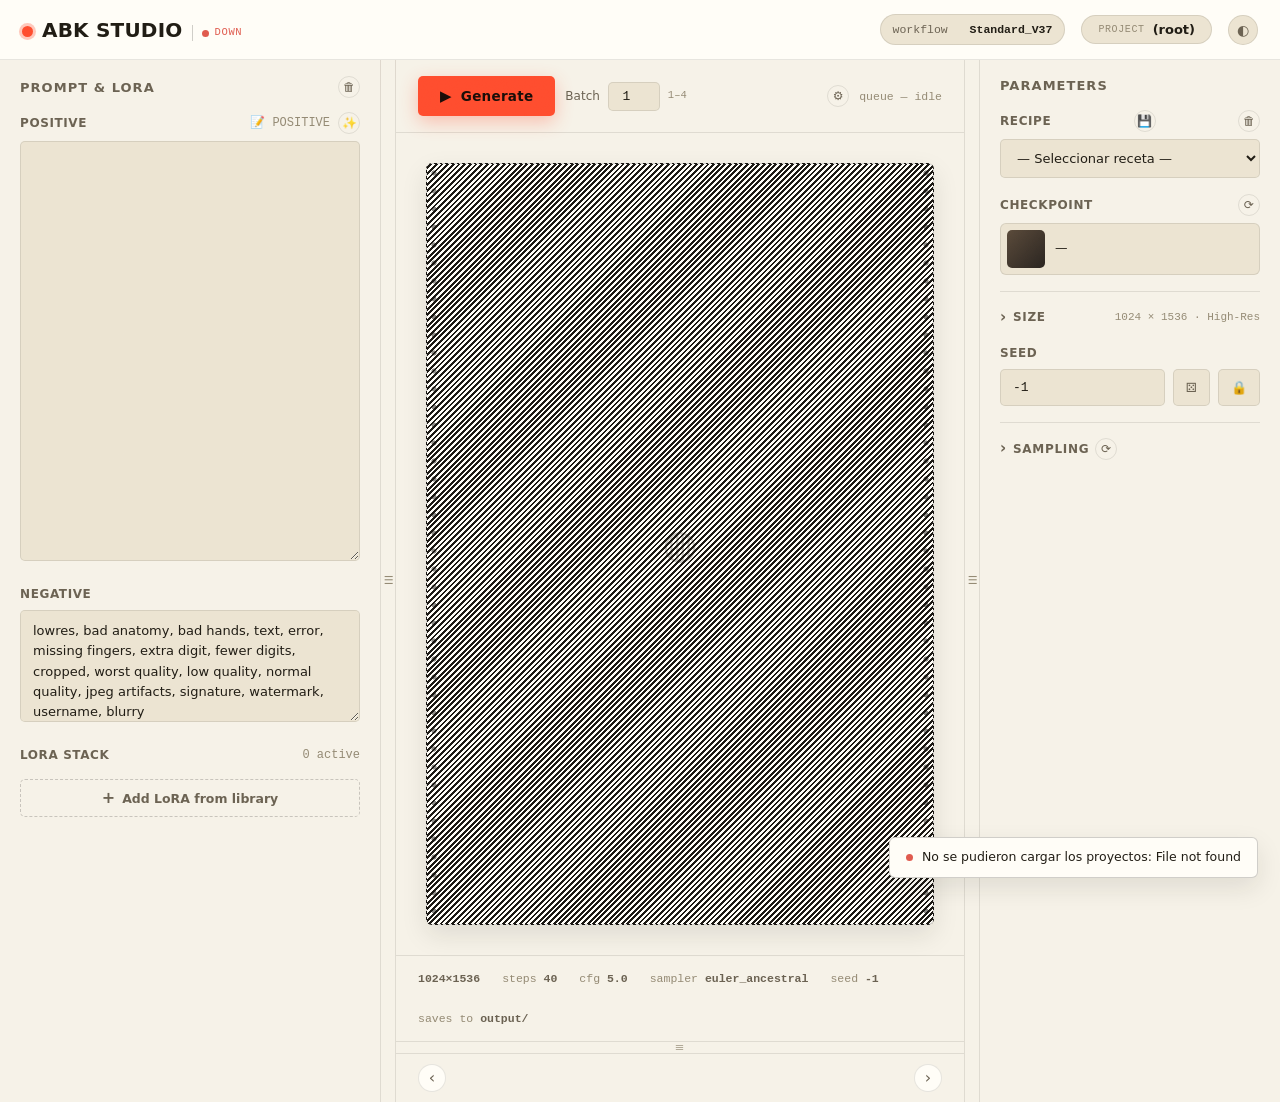
==== static/index.html @ dfa4188b "Add collapsible left/right panels and filmstrip Small handle buttons let the user collapse the promp" ====
<!doctype html>
<html lang="es">
<head>
<meta charset="utf-8">
<meta name="viewport" content="width=device-width, initial-scale=1">
<title>ABK Studio</title>
<link rel="stylesheet" href="/static/css/style.css?v=27">
</head>
<body>

<div class="grain"></div>

<div class="topbar">
  <div class="brand">
    <span class="mark"></span>
    <span class="name">ABK STUDIO</span>
    <span class="status-tag" id="serverStatus"><span class="status-dot"></span><span class="status-label">starting</span></span>
  </div>
  <div class="workflow-chip">workflow &nbsp;<b>Standard_V37</b></div>

  <button class="project-select" id="openProjectModal" title="Explorador de proyectos">
    <span class="tag">Project</span>
    <span class="project-current" id="projectCurrentName">(root)</span>
  </button>

  <div class="theme-menu-wrap" id="themeMenuWrap">
    <button class="theme-toggle" id="themeToggle" title="Theme">◐</button>
    <div class="theme-menu" id="themeMenu">
      <button class="theme-menu-item" data-theme-choice="dark">Dark</button>
      <button class="theme-menu-item" data-theme-choice="light">Light</button>
      <button class="theme-menu-item" data-theme-choice="nova">Nova</button>
    </div>
  </div>
</div>

<div class="layout" id="mainLayout">

  <!-- LEFT: prompt + lora -->
  <div class="pane" id="leftPane">
    <div class="pane-head"><h2>Prompt &amp; LoRA</h2><button class="sync-btn" id="clearAllBtn" title="Limpiar todo para una nueva generación">🗑</button></div>
    <div class="pane-body">

      <div>
        <label class="field-label">Positive <span style="display:flex; align-items:center; gap:8px;"><span class="hint">📝 POSITIVE</span><button class="sync-btn" id="enhancePromptBtn" type="button" title="Pulir prompt con IA (Ollama) — reordena y limpia sin inventar contenido">✨</button></span></label>
        <textarea id="positive"></textarea>
      </div>

      <div>
        <label class="field-label">Negative</label>
        <textarea class="negative" id="negative">lowres, bad anatomy, bad hands, text, error, missing fingers, extra digit, fewer digits, cropped, worst quality, low quality, normal quality, jpeg artifacts, signature, watermark, username, blurry</textarea>
      </div>

      <div>
        <label class="field-label">LoRA stack <span class="hint" id="loraCount">0 active</span></label>
        <div class="lora-stack" id="loraStack"></div>
        <button class="add-lora-btn" id="openLoraModal" style="margin-top:8px;">
          <span class="plus">+</span> Add LoRA from library
        </button>
      </div>

    </div>
  </div>

  <div class="pane-handle" id="leftHandle" title="Colapsar/expandir panel"><span class="handle-grip">☰</span></div>

  <!-- CENTER: stage -->
  <div class="pane stage">
    <div class="stage-toolbar">
      <button class="generate-btn" id="generateBtn"><span class="bolt">▶</span> Generate</button>
      <div class="batch-count">Batch <input type="number" id="batchSize" value="1" min="1" max="4" step="1"> <span class="hint-inline">1–4</span></div>
      <div class="spacer"></div>
      <button class="sync-btn" id="openSettingsModal" title="Configuración">⚙</button>
      <div class="queue-info" id="queueInfo">queue — idle</div>
    </div>

    <div class="canvas-area count-1" id="canvasArea">
      <div class="frames-grid" id="framesGrid"></div>
    </div>

    <div class="batch-progress" id="batchProgress">
      <div class="track"><div class="fill" id="progressFill"></div></div>
      <div class="label" id="progressLabel">esperando…</div>
      <div class="log-peek" id="logPeek"></div>
    </div>

    <div class="stage-meta">
      <span><b id="sizeMeta">1024×1536</b></span>
      <span>steps <b id="stepsMeta">40</b></span>
      <span>cfg <b id="cfgMeta">5.0</b></span>
      <span>sampler <b id="samplerMeta">euler_ancestral</b></span>
      <span>seed <b id="seedMeta">-1</b></span>
      <span>saves to <b id="pathMeta">output/</b></span>
    </div>

    <div class="filmstrip-handle" id="filmstripHandle" title="Colapsar/expandir filmstrip"><span class="handle-grip">☰</span></div>

    <div class="filmstrip" id="filmstrip">
      <button class="filmstrip-nav prev" id="filmstripPrev" title="Anterior">‹</button>
      <div class="filmstrip-track" id="filmstripTrack"></div>
      <button class="filmstrip-nav next" id="filmstripNext" title="Siguiente">›</button>
    </div>
  </div>

  <div class="pane-handle" id="rightHandle" title="Colapsar/expandir panel"><span class="handle-grip">☰</span></div>

  <!-- RIGHT: params + history -->
  <div class="pane" id="rightPane">
    <div class="pane-head"><h2>Parameters</h2></div>
    <div class="pane-body" style="gap:16px;">

      <div>
        <label class="field-label">Recipe
          <button class="sync-btn" id="saveRecipeBtn" title="Guardar configuración actual como receta">💾</button>
          <button class="sync-btn" id="deleteRecipeBtn" title="Eliminar receta seleccionada">🗑</button>
        </label>
        <select id="recipeSelect">
          <option value="">— Seleccionar receta —</option>
        </select>
      </div>

      <div>
        <label class="field-label">Checkpoint <button class="sync-btn" id="syncCheckpoints" title="Sincronizar lista desde ComfyUI">⟳</button></label>
        <div class="ckpt-picker" id="openCkptModal">
          <div class="ckpt-thumb" id="ckptCurrentThumb"></div>
          <div class="ckpt-current" id="ckptCurrentName">—</div>
        </div>
        <select id="checkpoint" style="display:none"></select>
      </div>

      <details class="advanced">
        <summary><span>Size</span><span class="summary-hint" id="sizeHint">1024 × 1536</span></summary>
        <div class="adv-body">
          <div class="tier-toggle" id="tierToggle"></div>
          <div class="size-grid" id="sizeGrid"></div>
          <div class="custom-size-row" id="customSizeRow">
            <div>
              <label class="field-label">Width</label>
              <input type="number" id="width" value="1024" step="8" min="256" max="2048">
            </div>
            <div>
              <label class="field-label">Height</label>
              <input type="number" id="height" value="1536" step="8" min="256" max="2048">
            </div>
          </div>
        </div>
      </details>

      <div>
        <label class="field-label">Seed</label>
        <div class="seed-row">
          <input type="text" id="seed" value="-1">
          <button id="randomSeed" title="Randomize">⚄</button>
          <button id="lockSeed" title="Lock seed">🔒</button>
        </div>
      </div>

      <details class="advanced">
        <summary>Sampling <button class="sync-btn" id="syncSampling" title="Sincronizar samplers/schedulers">⟳</button></summary>
        <div class="adv-body">
          <div class="row2">
            <div>
              <label class="field-label">Steps</label>
              <input type="number" id="steps" value="40" min="1" max="150">
            </div>
            <div>
              <label class="field-label">CFG</label>
              <input type="number" id="cfg" value="5.0" min="0" max="30" step="0.1">
            </div>
          </div>
          <div class="row2">
            <div>
              <label class="field-label">Sampler</label>
              <select id="sampler"></select>
            </div>
            <div>
              <label class="field-label">Scheduler</label>
              <select id="scheduler"></select>
            </div>
          </div>
        </div>
      </details>

    </div>

  </div>

</div>

<div class="toast" id="toast"><span class="dot"></span><span class="msg"></span></div>

<!-- LoRA picker modal -->
<div class="modal-backdrop" id="loraModalBackdrop">
  <div class="modal">
    <div class="modal-head">
      <h3>LoRA library</h3>
      <button class="sync-btn" id="syncLoras" title="Sincronizar desde LoRA Manager">⟳</button>
      <input type="text" id="loraSearch" placeholder="Search name or trigger word…">
      <button class="modal-close" id="closeLoraModal">×</button>
    </div>
    <div class="modal-split">
      <div class="lora-tree scrollbar-hidden" id="loraTree"></div>
      <div class="modal-body scrollbar-hidden" id="loraGrid"></div>
    </div>
  </div>
</div>

<!-- Image lightbox -->
<div class="modal-backdrop lightbox-backdrop" id="lightboxBackdrop">
  <div class="lightbox">
    <button class="modal-close" id="closeLightbox">×</button>
    <button class="lightbox-nav prev" id="lightboxPrev">‹</button>
    <img id="lightboxImg" src="" alt="">
    <button class="lightbox-nav next" id="lightboxNext">›</button>
    <div class="lightbox-meta" id="lightboxMeta"></div>
    <button class="lightbox-restore" id="lightboxRestore" title="Usar estos parámetros">↺ usar parámetros</button>
  </div>
</div>

<!-- Full history browser modal -->
<div class="modal-backdrop" id="historyModalBackdrop">
  <div class="modal">
    <div class="modal-head">
      <h3>Explorador de proyectos</h3>
      <span class="modal-active-project">
        <span id="modalActiveProjectName">(root)</span>
        <button class="tree-rename-btn" id="modalRenameProjectBtn" title="Renombrar proyecto">✎</button>
      </span>
      <button class="select-toggle-btn" id="newProjectModalBtn" title="Nuevo proyecto">+ proyecto</button>
      <button class="sync-btn" id="syncHistoryBtn" title="Sincronizar con archivos en disco">⟳</button>
      <button class="select-toggle-btn" id="historySelectToggle" title="Seleccionar varias">☑ seleccionar</button>
      <button class="modal-close" id="closeHistoryModal">×</button>
    </div>
    <div class="modal-split">
      <div class="lora-tree scrollbar-hidden" id="historyModalTree"></div>
      <div class="modal-body scrollbar-hidden" id="historyModalGrid"></div>
    </div>
    <div class="history-pager" id="historyPager">
      <button id="historyPagerPrev" title="Anterior" disabled>‹ anterior</button>
      <span id="historyPagerLabel">página 1</span>
      <button id="historyPagerNext" title="Siguiente" disabled>siguiente ›</button>
    </div>
    <div class="history-bulk-bar" id="historyBulkBar">
      <span id="historyBulkCount">0 seleccionadas</span>
      <button id="historyBulkCancel">Cancelar</button>
      <button id="historyBulkDelete">🗑 Eliminar</button>
    </div>
  </div>
</div>

<!-- Checkpoint picker modal -->
<div class="modal-backdrop" id="ckptModalBackdrop">
  <div class="modal">
    <div class="modal-head">
      <h3>Checkpoint library</h3>
      <button class="sync-btn" id="syncCkptGallery" title="Sincronizar desde LoRA Manager">⟳</button>
      <input type="text" id="ckptSearch" placeholder="Search name…">
      <button class="modal-close" id="closeCkptModal">×</button>
    </div>
    <div class="modal-split">
      <div class="lora-tree scrollbar-hidden" id="ckptTree"></div>
      <div class="modal-body scrollbar-hidden" id="ckptGrid"></div>
    </div>
  </div>
</div>

<!-- Settings modal -->
<div class="modal-backdrop" id="settingsModalBackdrop">
  <div class="modal settings-modal">
    <div class="modal-head">
      <h3>Configuración</h3>
      <button class="modal-close" id="closeSettingsModal">×</button>
    </div>
    <div class="settings-tabs">
      <button class="settings-tab active" data-panel="general">General</button>
      <button class="settings-tab" data-panel="workflow">Workflow</button>
    </div>
    <div class="settings-list" id="settingsList">
      <div class="settings-panel" data-panel="general">
        <div class="settings-group">
          <label class="settings-row" style="cursor:default;"><span>Modelo de IA (Ollama)</span></label>
          <select class="settings-model-select" id="ollamaModelSelect" data-model="ollama_model"></select>
        </div>
      </div>
      <div class="settings-panel" data-panel="workflow" style="display:none;">
      <label class="settings-row"><span>Enable CLIP Skip</span><span class="settings-switch"><input type="checkbox" data-toggle="clip_skip"><span class="knob"></span></span></label>
      <label class="settings-row"><span>Enable Use SAMLoader</span><span class="settings-switch"><input type="checkbox" data-toggle="use_samloader"><span class="knob"></span></span></label>
      <label class="settings-row"><span>Enable Color Match</span><span class="settings-switch"><input type="checkbox" data-toggle="color_match"><span class="knob"></span></span></label>
      <label class="settings-row"><span>Enable HiresFix Pre Detailer</span><span class="settings-switch"><input type="checkbox" data-toggle="hiresfix_pre"><span class="knob"></span></span></label>
      <label class="settings-row"><span>Enable HiresFix Post Detailer</span><span class="settings-switch"><input type="checkbox" data-toggle="hiresfix_post"><span class="knob"></span></span></label>
      <label class="settings-row"><span>Enable VPred Model?</span><span class="settings-switch"><input type="checkbox" data-toggle="vpred_model"><span class="knob"></span></span></label>
      <label class="settings-row"><span>Enable Epsilon Scaling</span><span class="settings-switch"><input type="checkbox" data-toggle="epsilon_scaling"><span class="knob"></span></span></label>
      <label class="settings-row"><span>Enable CFGZeroStar</span><span class="settings-switch"><input type="checkbox" data-toggle="cfg_zero_star"><span class="knob"></span></span></label>
      <label class="settings-row"><span>Enable Seperate VAE</span><span class="settings-switch"><input type="checkbox" data-toggle="seperate_vae"><span class="knob"></span></span></label>
      <label class="settings-row"><span>Enable Contrast</span><span class="settings-switch"><input type="checkbox" data-toggle="contrast"><span class="knob"></span></span></label>
      <label class="settings-row"><span>Enable Image Morphology</span><span class="settings-switch"><input type="checkbox" data-toggle="image_morphology"><span class="knob"></span></span></label>
      <label class="settings-row"><span>Enable Image Quantize</span><span class="settings-switch"><input type="checkbox" data-toggle="image_quantize"><span class="knob"></span></span></label>
      <label class="settings-row"><span>Enable Image Sharpen</span><span class="settings-switch"><input type="checkbox" data-toggle="image_sharpen"><span class="knob"></span></span></label>

      <div class="settings-section-title">Detailers</div>
      <label class="settings-row"><span>Enable Detailer</span><span class="settings-switch"><input type="checkbox" data-toggle="detailer"><span class="knob"></span></span></label>
      <div class="settings-group">
        <label class="settings-row"><span>Enable Hand ADetailer</span><span class="settings-switch"><input type="checkbox" data-toggle="hand_adetailer"><span class="knob"></span></span></label>
        <select class="settings-model-select" data-model="hand_adetailer_model"></select>
      </div>
      <div class="settings-group">
        <label class="settings-row"><span>Enable NSFW ADetailer</span><span class="settings-switch"><input type="checkbox" data-toggle="nsfw_adetailer"><span class="knob"></span></span></label>
        <select class="settings-model-select" data-model="nsfw_adetailer_model"></select>
      </div>
      <div class="settings-group">
        <label class="settings-row"><span>Enable Face ADetailer</span><span class="settings-switch"><input type="checkbox" data-toggle="face_adetailer"><span class="knob"></span></span></label>
        <select class="settings-model-select" data-model="face_adetailer_model"></select>
      </div>
      <div class="settings-group">
        <label class="settings-row"><span>Enable Eyes ADetailer</span><span class="settings-switch"><input type="checkbox" data-toggle="eyes_adetailer"><span class="knob"></span></span></label>
        <select class="settings-model-select" data-model="eyes_adetailer_model"></select>
      </div>
      </div>
    </div>
  </div>
</div>

<script src="/static/js/app.js?v=24"></script>
</body>
</html>
---- static/css/style.css ----
:root{
  --ink-950:#15130f;
  --ink-900:#1c1914;
  --ink-800:#262119;
  --ink-700:#38322a;
  --ink-600:#4d4536;
  --paper-050:#f6f2e8;
  --paper-100:#ece4d2;
  --paper-200:#dcd0b4;
  --line: rgba(246,242,232,0.10);
  --line-strong: rgba(246,242,232,0.18);
  --text: #ece6d8;
  --text-dim: #a89c85;
  --text-faint: #6f6551;
  --accent: #ff4d2e;
  --accent-dim: #c23a20;
  --accent-glow: rgba(255,77,46,0.30);
  --ok: #8fb96a;
  --warn: #dba63c;
  --danger: #e05a4e;
  --panel: var(--ink-900);
  --panel-raised: var(--ink-800);
  --field: var(--ink-800);
  --shadow: 0 12px 32px rgba(0,0,0,0.45);
  --radius-s: 3px;
  --radius-m: 5px;
  --font-display: "Archivo Narrow","Arial Narrow",system-ui,sans-serif;
  --font-body: -apple-system,BlinkMacSystemFont,"Segoe UI",system-ui,sans-serif;
  --font-mono: ui-monospace,"SFMono-Regular","Cascadia Mono","Consolas",monospace;
}

:root[data-theme="light"]{
  --panel:#fffdf7;
  --panel-raised:#fffdf7;
  --field: var(--paper-100);
  --line: rgba(21,19,15,0.10);
  --line-strong: rgba(21,19,15,0.20);
  --text: #201c14;
  --text-dim: #6b6252;
  --text-faint: #948a74;
  --shadow: 0 10px 26px rgba(30,25,15,0.10);
}

@media (prefers-color-scheme: light){
  :root:not([data-theme="dark"]):not([data-theme="nova"]){
    --panel:#fffdf7;
    --panel-raised:#fffdf7;
    --field: var(--paper-100);
    --line: rgba(21,19,15,0.10);
    --line-strong: rgba(21,19,15,0.20);
    --text: #201c14;
    --text-dim: #6b6252;
    --text-faint: #948a74;
    --shadow: 0 10px 26px rgba(30,25,15,0.10);
  }
}

:root[data-theme="nova"]{
  --accent-2: #f3d9a4;
  --accent-2-glow: rgba(243,217,164,0.25);
  --panel:#0a0b12;
  --panel-raised:#10121c;
  --field:#10121c;
  --line: rgba(255,90,60,0.14);
  --line-strong: rgba(255,90,60,0.26);
  --text: #e9e8ef;
  --text-dim: #8b8ea3;
  --text-faint: #565a72;
  --shadow: 0 14px 36px rgba(0,0,0,0.6);
}
:root[data-theme="nova"] body{
  background:
    radial-gradient(ellipse 900px 500px at 15% -10%, var(--accent-glow) 0%, transparent 55%),
    #05060a;
}
:root[data-theme="nova"] .pane{ background:#05060a; }
:root[data-theme="nova"] .brand .mark{ box-shadow:0 0 0 3px var(--accent-2-glow); }

*{box-sizing:border-box;}
body{
  margin:0;
  background:
    radial-gradient(ellipse 900px 500px at 15% -10%, var(--accent-glow) 0%, transparent 55%),
    var(--ink-950);
  color:var(--text);
  font-family:var(--font-body);
  font-size:14px;
  line-height:1.5;
  -webkit-font-smoothing:antialiased;
}
:root[data-theme="light"] body{ background: radial-gradient(ellipse 900px 500px at 15% -10%, rgba(255,77,46,0.10) 0%, transparent 55%), var(--paper-050); }

::selection{ background:var(--accent); color:#fff; }

.grain{
  position:fixed; inset:0; pointer-events:none; z-index:999; opacity:0.035; mix-blend-mode:overlay;
  background-image:url("data:image/svg+xml;utf8,<svg xmlns='http://www.w3.org/2000/svg' width='120' height='120'><filter id='n'><feTurbulence type='fractalNoise' baseFrequency='0.9' numOctaves='2' stitchTiles='stitch'/></filter><rect width='100%25' height='100%25' filter='url(%23n)'/></svg>");
}

a{ color:inherit; }
button{ font-family:inherit; }

.topbar{
  display:flex; align-items:center; gap:16px;
  padding:14px 22px;
  border-bottom:1px solid var(--line);
  background:var(--panel);
}
.brand{ display:flex; align-items:baseline; gap:9px; }
.brand .mark{
  width:11px; height:11px; border-radius:50%;
  background:var(--accent);
  box-shadow:0 0 0 3px var(--accent-glow);
}
.brand .name{
  font-family:var(--font-display);
  font-weight:800;
  font-size:20px;
  letter-spacing:0.01em;
}
.brand .sub{
  font-family:var(--font-mono);
  font-size:11px;
  color:var(--text-faint);
  letter-spacing:0.04em;
  text-transform:uppercase;
  padding-left:9px;
  border-left:1px solid var(--line-strong);
}
.status-tag{
  display:flex; align-items:center; gap:6px;
  font-family:var(--font-mono); font-size:10.5px;
  text-transform:uppercase; letter-spacing:0.06em;
  color:var(--text-faint);
  padding-left:9px;
  border-left:1px solid var(--line-strong);
}
.status-dot{
  width:7px; height:7px; border-radius:50%;
  background:var(--text-faint);
  flex-shrink:0;
}
.status-tag[data-state="starting"] .status-dot{ background:var(--warn); animation:status-pulse 1s ease-in-out infinite; }
.status-tag[data-state="starting"] .status-label{ color:var(--warn); }
.status-tag[data-state="up"] .status-dot{ background:var(--ok); }
.status-tag[data-state="up"] .status-label{ color:var(--ok); }
.status-tag[data-state="working"] .status-dot{ background:var(--accent); animation:status-pulse 1s ease-in-out infinite; }
.status-tag[data-state="working"] .status-label{ color:var(--accent); }
.status-tag[data-state="down"] .status-dot{ background:var(--danger); }
.status-tag[data-state="down"] .status-label{ color:var(--danger); }
@keyframes status-pulse{
  0%, 100%{ opacity:1; }
  50%{ opacity:0.35; }
}

.topbar .workflow-chip{
  margin-left:auto;
  display:flex; align-items:center; gap:8px;
  font-family:var(--font-mono);
  font-size:11.5px;
  color:var(--text-dim);
  background:var(--field);
  border:1px solid var(--line);
  padding:6px 12px;
  border-radius:20px;
}
.topbar .workflow-chip b{ color:var(--text); font-weight:600; }

.project-select{
  display:flex; align-items:center; gap:8px;
  background:var(--field);
  border:1px solid var(--line);
  border-radius:20px;
  padding:6px 16px;
  cursor:pointer;
  font-family:inherit;
  transition:border-color .15s ease;
}
.project-select:hover{ border-color:var(--accent); }
.project-select .tag{
  font-family:var(--font-mono); font-size:10px; text-transform:uppercase; letter-spacing:0.06em;
  color:var(--text-faint);
}
.project-select .project-current{
  font-family:var(--font-display); font-weight:700; font-size:13px;
  color:var(--text); max-width:160px; overflow:hidden; text-overflow:ellipsis; white-space:nowrap;
}
.theme-menu-wrap{ position:relative; }
.theme-toggle{
  background:var(--field); border:1px solid var(--line); color:var(--text-dim);
  width:30px; height:30px; border-radius:50%; cursor:pointer; font-size:14px;
  display:flex; align-items:center; justify-content:center;
}
.theme-toggle:hover{ color:var(--text); border-color:var(--line-strong); }
.theme-menu{
  position:absolute; top:calc(100% + 8px); right:0; z-index:200;
  display:none; flex-direction:column; gap:1px;
  background:var(--panel-raised); border:1px solid var(--line-strong); border-radius:var(--radius-m);
  box-shadow:var(--shadow); padding:5px; min-width:110px;
}
.theme-menu.open{ display:flex; }
.theme-menu-item{
  background:transparent; border:none; border-radius:var(--radius-s);
  color:var(--text-dim); font-family:var(--font-body); font-size:12.5px;
  padding:8px 10px; cursor:pointer; text-align:left; width:100%;
}
.theme-menu-item:hover{ background:var(--field); color:var(--text); }
.theme-menu-item.active{ color:var(--accent); font-weight:600; }

.layout{
  display:grid;
  grid-template-columns: 380px 14px 1fr 14px 300px;
  transition: grid-template-columns .18s ease;
  gap:1px;
  background:var(--line);
  min-height:calc(100vh - 61px);
}
.layout.left-collapsed{ grid-template-columns: 0px 14px 1fr 14px 300px; }
.layout.right-collapsed{ grid-template-columns: 380px 14px 1fr 14px 0px; }
.layout.left-collapsed.right-collapsed{ grid-template-columns: 0px 14px 1fr 14px 0px; }
.pane{ background:var(--ink-950); overflow-y:auto; }
:root[data-theme="light"] .pane{ background:var(--paper-050); }
.pane.collapsed{ display:none; }

#leftPane{ grid-column:1; }
#leftHandle{ grid-column:2; }
.pane.stage{ grid-column:3; }
#rightHandle{ grid-column:4; }
#rightPane{ grid-column:5; }

.pane-handle{
  background:var(--ink-950); display:flex; align-items:center; justify-content:center;
  cursor:pointer; color:var(--text-faint);
}
:root[data-theme="light"] .pane-handle{ background:var(--paper-050); }
.pane-handle:hover{ color:var(--accent); }
.pane-handle .handle-grip{ writing-mode:vertical-lr; font-size:11px; letter-spacing:1px; }

.pane-head{ padding:16px 20px 10px; display:flex; align-items:center; justify-content:space-between; }
.pane-head h2{
  font-family:var(--font-display); font-size:13px; font-weight:700;
  letter-spacing:0.08em; text-transform:uppercase; color:var(--text-dim); margin:0;
}
.pane-body{ padding:4px 20px 24px; display:flex; flex-direction:column; gap:18px; }

label.field-label{
  display:flex; align-items:center; justify-content:space-between;
  font-size:12px; font-weight:600; color:var(--text-dim);
  margin-bottom:7px; text-transform:uppercase; letter-spacing:0.05em;
}
label.field-label .hint{ font-family:var(--font-mono); font-weight:400; color:var(--text-faint); text-transform:none; letter-spacing:0; }

textarea, input[type="text"], input[type="number"], select{
  width:100%;
  background:var(--field);
  border:1px solid var(--line);
  color:var(--text);
  border-radius:var(--radius-m);
  padding:10px 12px;
  font-family:var(--font-body);
  font-size:13px;
  resize:vertical;
  transition:border-color .15s ease;
}
textarea:focus, input:focus, select:focus{ outline:none; border-color:var(--accent); }
textarea{ min-height:84px; line-height:1.55; }
textarea#positive{ min-height:420px; }
textarea.negative{ min-height:112px; }

.lora-stack{ display:flex; flex-direction:column; gap:8px; }
.lora-card{
  background:var(--panel-raised);
  border:1px solid var(--line);
  border-radius:var(--radius-m);
  padding:8px 10px;
}
.lora-card.incompatible{ border-color:var(--warn); background:color-mix(in srgb, var(--warn) 8%, var(--panel-raised)); }
.compat-badge{
  display:inline-flex; align-items:center; gap:3px; flex-shrink:0;
  font-family:var(--font-mono); font-size:10px; font-weight:600;
  color:var(--warn); white-space:nowrap;
}
.lora-pick.incompatible{ opacity:0.7; }
.lora-pick.incompatible:hover{ opacity:0.95; }
.lora-pick.incompatible .art{ position:relative; filter:grayscale(0.5); }
.lora-pick.incompatible .art::after{
  content:""; position:absolute; inset:0; pointer-events:none;
  background:repeating-linear-gradient(
    135deg,
    rgba(219,166,60,0.32) 0px, rgba(219,166,60,0.32) 7px,
    transparent 7px, transparent 16px
  );
  background-color:rgba(10,8,5,0.25);
}
.lora-card-row{ display:flex; align-items:flex-start; gap:10px; }
.lora-thumb{
  width:34px; height:34px; border-radius:4px; flex-shrink:0;
  background:linear-gradient(135deg, var(--tc1,#5a4a3a), var(--tc2,#2a2420));
  background-size:cover; background-position:center;
  object-fit:cover;
}
.lora-meta{ flex:1; min-width:0; display:flex; flex-direction:column; gap:6px; }
.lora-meta .name{ display:flex; align-items:center; gap:6px; min-width:0; font-size:12.5px; font-weight:600; }
.lora-meta .name .name-text{ min-width:0; overflow:hidden; text-overflow:ellipsis; white-space:nowrap; }
.lora-strength{ display:flex; align-items:center; gap:8px; }
.lora-strength input[type="range"]{
  flex:1; accent-color:var(--accent);
  height:20px; cursor:pointer;
}
.lora-strength input[type="range"]::-webkit-slider-thumb{
  -webkit-appearance:none; appearance:none;
  width:16px; height:16px; border-radius:50%;
  background:var(--accent); border:2px solid var(--panel-raised);
  box-shadow:0 0 0 1px var(--line-strong);
  cursor:pointer; margin-top:-6px;
}
.lora-strength input[type="range"]::-webkit-slider-runnable-track{ height:4px; border-radius:2px; }
.lora-strength input[type="range"]::-moz-range-thumb{
  width:16px; height:16px; border-radius:50%;
  background:var(--accent); border:2px solid var(--panel-raised);
  box-shadow:0 0 0 1px var(--line-strong);
  cursor:pointer;
}
.lora-strength input[type="range"]::-moz-range-track{ height:4px; border-radius:2px; }
.lora-strength .val{ font-family:var(--font-mono); font-size:11px; width:32px; text-align:right; color:var(--text-dim); }
.lora-actions{ display:flex; flex-direction:column; gap:4px; flex-shrink:0; }
.icon-btn{
  background:none; border:none; color:var(--text-faint); cursor:pointer;
  width:22px; height:22px; display:flex; align-items:center; justify-content:center;
  border-radius:4px; font-size:14px;
}
.icon-btn:hover{ color:var(--accent); background:var(--accent-glow); }
.lora-expand-btn{ transition:transform .15s ease; }
.lora-expand-btn.open{ transform:rotate(180deg); color:var(--accent); }
.lora-keywords{
  display:flex; flex-wrap:wrap; gap:6px;
  margin-top:8px; padding-top:8px; border-top:1px solid var(--line);
}
.keyword-chip{
  display:flex; align-items:center; gap:5px;
  background:var(--field); border:1px solid var(--line); border-radius:12px;
  padding:4px 9px; font-family:var(--font-mono); font-size:10.5px; color:var(--text-dim);
  cursor:pointer;
}
.keyword-chip:hover{ color:var(--text); border-color:var(--accent); }
.keyword-chip .plus{ color:var(--accent); font-weight:700; }

.add-lora-btn{
  display:flex; align-items:center; justify-content:center; gap:7px;
  width:100%; padding:10px;
  border:1px dashed var(--line-strong);
  border-radius:var(--radius-m);
  background:transparent;
  color:var(--text-dim);
  font-size:12.5px; font-weight:600;
  cursor:pointer;
  transition:all .15s ease;
}
.add-lora-btn:hover{ border-color:var(--accent); color:var(--accent); background:var(--accent-glow); }
.add-lora-btn .plus{ font-size:16px; line-height:1; }

.row2{ display:grid; grid-template-columns:1fr 1fr; gap:10px; }

.seed-row{ display:flex; gap:8px; }
.seed-row input{ font-family:var(--font-mono); }
.seed-row button{
  background:var(--field); border:1px solid var(--line); color:var(--text-dim);
  border-radius:var(--radius-m); padding:0 12px; cursor:pointer; font-size:13px;
}
.seed-row button:hover{ color:var(--accent); border-color:var(--accent); }
.seed-row button.locked{ color:var(--accent); border-color:var(--accent); }

details.advanced{ border-top:1px solid var(--line); padding-top:14px; }
details.advanced summary{
  cursor:pointer; list-style:none;
  font-size:12px; font-weight:700; letter-spacing:0.06em; text-transform:uppercase;
  color:var(--text-dim); display:flex; align-items:center; gap:6px;
}
details.advanced summary::-webkit-details-marker{ display:none; }
details.advanced summary::before{ content:"›"; font-size:15px; transition:transform .15s ease; }
details.advanced[open] summary::before{ transform:rotate(90deg); }
details.advanced .adv-body{ padding-top:14px; display:flex; flex-direction:column; gap:14px; }

.stage{ display:flex; flex-direction:column; height:100%; }
.stage-toolbar{ display:flex; align-items:center; gap:10px; padding:16px 22px; border-bottom:1px solid var(--line); }
.generate-btn{
  display:flex; align-items:center; gap:9px;
  background:var(--accent); color:#1a0d08; border:none;
  font-weight:800; font-size:13.5px; letter-spacing:0.02em;
  padding:11px 22px; border-radius:5px; cursor:pointer;
  box-shadow:0 6px 18px var(--accent-glow);
  transition:transform .1s ease, box-shadow .15s ease, opacity .15s ease;
}
.generate-btn:hover{ transform:translateY(-1px); box-shadow:0 8px 22px var(--accent-glow); }
.generate-btn:active{ transform:translateY(0); }
.generate-btn:disabled{ opacity:0.55; cursor:not-allowed; transform:none; }
.generate-btn .bolt{ font-size:15px; }
.queue-info{ font-family:var(--font-mono); font-size:11.5px; color:var(--text-faint); }
.stage-toolbar .spacer{ flex:1; }
.batch-count{ display:flex; align-items:center; gap:8px; font-size:12px; color:var(--text-dim); }
.batch-count input{ width:52px; padding:6px 8px; text-align:center; font-family:var(--font-mono); }

.canvas-area{ flex:1; display:flex; align-items:center; justify-content:center; padding:30px; position:relative; }
.frame{
  position:relative;
  width:var(--frame-w, min(560px, 100%));
  aspect-ratio: 2 / 3;
  border-radius:6px;
  border:1px solid var(--line-strong);
  background:
    repeating-linear-gradient(135deg, var(--panel-raised) 0px, var(--panel-raised) 2px, var(--ink-900) 2px, var(--ink-900) 4px);
  display:flex; align-items:center; justify-content:center;
  box-shadow:var(--shadow);
  overflow:hidden;
}
.frame img{ width:100%; height:100%; object-fit:cover; }
.frame .placeholder-icon{ font-size:40px; opacity:0.25; }
.frame .sprockets{
  position:absolute; top:0; bottom:0; width:14px;
  background-image: radial-gradient(circle, var(--ink-950) 2.5px, transparent 2.6px);
  background-size: 14px 18px; background-repeat: repeat-y; opacity:0.5;
}
.frame .sprockets.left{ left:0; }
.frame .sprockets.right{ right:0; }
.frame.generating .placeholder-icon{ display:none; }
.frame.generating{ opacity:0.55; }
.frame.error{ border-color:var(--danger); }
.frame .error-icon{ font-size:28px; color:var(--danger); }

.frames-grid{ display:flex; flex-wrap:wrap; gap:14px; align-items:center; justify-content:center; width:100%; }
.canvas-area.count-1{ --frame-w: min(560px,100%); }
.canvas-area.count-2{ --frame-w: min(320px,100%); }
.canvas-area.count-3{ --frame-w: min(228px,100%); }
.canvas-area.count-4{ --frame-w: min(250px,100%); }

.batch-progress{ padding:0 22px 16px; display:none; }
.batch-progress.active{ display:block; }
.batch-progress .track{ height:3px; background:var(--line-strong); border-radius:2px; overflow:hidden; }
.batch-progress .fill{ height:100%; width:0%; background:var(--accent); transition:width .3s ease; }
.batch-progress .fill.indeterminate{ width:35%; animation:indeterminate 1.1s ease-in-out infinite; }
@keyframes indeterminate{
  0%{ margin-left:-35%; }
  100%{ margin-left:100%; }
}
.batch-progress .label{ font-family:var(--font-mono); font-size:10.5px; color:var(--text-faint); margin-top:8px; letter-spacing:0.03em; }
.log-peek{
  font-family:var(--font-mono); font-size:10px; color:var(--text-faint);
  margin-top:4px; white-space:nowrap; overflow:hidden; text-overflow:ellipsis;
  opacity:0.75;
}
.log-peek:empty{ display:none; }

.hint-inline{ font-family:var(--font-mono); font-size:10.5px; color:var(--text-faint); }

.size-grid{ display:grid; grid-template-columns:repeat(3, 1fr); gap:8px; }
.size-opt{
  display:flex; flex-direction:column; align-items:center; gap:6px;
  padding:9px 6px 8px;
  background:var(--panel-raised);
  border:1px solid var(--line);
  border-radius:var(--radius-m);
  cursor:pointer;
  transition:border-color .15s ease, transform .1s ease;
}
.size-opt:hover{ border-color:var(--line-strong); transform:translateY(-1px); }
.size-opt.selected{ border-color:var(--accent); background:var(--accent-glow); }
.size-opt .swatch{ border:1px solid var(--text-faint); background:transparent; }
.size-opt.selected .swatch{ border-color:var(--accent); }
.size-opt .ratio-label{ font-size:10.5px; font-weight:700; color:var(--text-dim); }
.size-opt.selected .ratio-label{ color:var(--accent); }
.size-opt .dims{ font-family:var(--font-mono); font-size:9.5px; color:var(--text-faint); }
.size-opt.custom-opt .swatch{ display:flex; align-items:center; justify-content:center; font-size:14px; color:var(--text-faint); border-style:dashed; }
.size-opt.custom-opt.selected .swatch{ color:var(--accent); }

.custom-size-row{ display:none; gap:10px; margin-top:2px; }
.custom-size-row.open{ display:grid; grid-template-columns:1fr 1fr; }

.summary-hint{
  margin-left:auto;
  font-family:var(--font-mono); font-size:11px; font-weight:400;
  color:var(--text-faint); text-transform:none; letter-spacing:0;
}

.tier-toggle{ display:flex; gap:6px; margin-bottom:12px; }
.tier-btn{
  flex:1; text-align:center; padding:7px 4px;
  border:1px solid var(--line); border-radius:var(--radius-m);
  background:var(--field); color:var(--text-dim);
  font-size:11px; font-weight:700; letter-spacing:0.04em; text-transform:uppercase;
  cursor:pointer;
}
.tier-btn.active{ border-color:var(--accent); color:var(--accent); background:var(--accent-glow); }

.sync-btn{
  background:none; border:1px solid var(--line); color:var(--text-dim);
  width:22px; height:22px; border-radius:50%; cursor:pointer; font-size:12px;
  display:flex; align-items:center; justify-content:center; flex-shrink:0;
  transition:color .15s ease, border-color .15s ease;
}
.sync-btn:hover{ color:var(--accent); border-color:var(--accent); }
.sync-btn.spinning{ animation:spin .7s linear infinite; color:var(--accent); border-color:var(--accent); }
@keyframes spin{ to{ transform:rotate(360deg); } }

.toast{
  position:fixed; bottom:22px; right:22px;
  background:var(--panel-raised); border:1px solid var(--line-strong);
  color:var(--text); padding:10px 16px; border-radius:6px;
  font-size:12.5px; box-shadow:var(--shadow);
  display:flex; align-items:center; gap:9px;
  transform:translateY(12px); opacity:0; pointer-events:none;
  transition:transform .25s ease, opacity .25s ease;
  z-index:300;
}
.toast.show{ transform:translateY(0); opacity:1; }
.toast .dot{ width:7px; height:7px; border-radius:50%; background:var(--ok); flex-shrink:0; }
.toast.error .dot{ background:var(--danger); }

.stage-meta{
  padding:14px 22px; border-top:1px solid var(--line);
  display:flex; gap:22px; flex-wrap:wrap;
  font-family:var(--font-mono); font-size:11.5px; color:var(--text-faint);
}
.stage-meta span b{ color:var(--text-dim); font-weight:600; }

.filmstrip.collapsed{ display:none; }

.filmstrip-handle{
  display:flex; align-items:center; justify-content:center;
  height:12px; border-top:1px solid var(--line);
  cursor:pointer; color:var(--text-faint);
}
.filmstrip-handle:hover{ color:var(--accent); }
.filmstrip-handle .handle-grip{ font-size:10px; letter-spacing:1px; transform:scaleY(0.7); display:inline-block; }

.filmstrip{
  display:flex; align-items:center; gap:8px;
  padding:10px 22px; border-top:1px solid var(--line);
}
.filmstrip-track{
  flex:1; display:flex; gap:8px; overflow-x:auto; padding:2px 2px 10px;
  scrollbar-width:thin; scrollbar-color:var(--line-strong) transparent;
  cursor:grab; user-select:none;
}
.filmstrip-track::-webkit-scrollbar{ height:6px; }
.filmstrip-track::-webkit-scrollbar-track{ background:transparent; }
.filmstrip-track::-webkit-scrollbar-thumb{ background:var(--line-strong); border-radius:3px; }
.filmstrip-track.dragging{ cursor:grabbing; }
.filmstrip-nav{
  flex-shrink:0;
  background:var(--panel-raised); border:1px solid var(--line); color:var(--text-dim);
  width:28px; height:28px; border-radius:50%; cursor:pointer; font-size:16px; line-height:1;
  display:flex; align-items:center; justify-content:center;
}
.filmstrip-nav:hover{ color:var(--accent); border-color:var(--accent); }
.filmstrip-item{
  position:relative; flex-shrink:0;
  width:64px; height:64px; border-radius:4px;
  border:1px solid var(--line);
  background:linear-gradient(150deg, var(--hc1,#4a3c2f), var(--hc2,#211c17));
  background-size:cover; background-position:center;
  cursor:pointer;
  overflow:hidden;
  transition:border-color .15s ease;
}
.filmstrip-item:hover{ border-color:var(--accent); }
.filmstrip-item.active{ border-color:var(--accent); box-shadow:0 0 0 1px var(--accent); }
.filmstrip-item.pending{ opacity:0.6; }
.filmstrip-item .img-count{
  position:absolute; top:2px; left:3px;
  font-family:var(--font-mono); font-size:9px; color:rgba(255,255,255,0.85);
  text-shadow:0 1px 2px rgba(0,0,0,0.6);
}
.filmstrip-item .pending-icon{
  position:absolute; top:50%; left:50%;
  width:16px; height:16px; margin:-8px 0 0 -8px;
  font-size:16px; line-height:16px; text-align:center;
  color:var(--accent);
  animation:spin 1s linear infinite;
  text-shadow:0 1px 4px rgba(0,0,0,0.6);
}
.filmstrip-item .delete-btn{
  position:absolute; top:2px; right:3px;
  background:none; border:none; color:rgba(255,255,255,0.85);
  cursor:pointer; font-size:10px; padding:0; line-height:1; opacity:0;
  transition:opacity .1s ease;
}
.filmstrip-item:hover .delete-btn{ opacity:1; }
.filmstrip-item .delete-btn:hover{ color:var(--danger); }

.history-item{
  position:relative;
  border-radius:4px;
  border:1px solid var(--line);
  background:linear-gradient(150deg, var(--hc1,#4a3c2f), var(--hc2,#211c17));
  background-size:cover; background-position:center;
  cursor:pointer;
  overflow:hidden;
  transition:border-color .15s ease, transform .1s ease;
}
.history-item::before{
  content:'';
  display:block;
  padding-top:150%; /* forces the 2:3 box height from width, regardless of grid row sizing */
}
.history-item:hover{ border-color:var(--accent); transform:translateY(-2px); }
.history-item .frame-no{
  position:absolute; top:5px; left:6px;
  font-family:var(--font-mono); font-size:9px; color:rgba(255,255,255,0.75);
  letter-spacing:0.04em; text-shadow:0 1px 2px rgba(0,0,0,0.6);
}
.history-item .badge{
  position:absolute; bottom:0; left:0; right:0;
  background:rgba(10,8,6,0.72);
  padding:5px 6px;
  font-family:var(--font-mono); font-size:9.5px; color:var(--paper-050);
  display:flex; align-items:center; justify-content:flex-start; gap:8px;
}
.history-item .badge .delete-btn{
  margin-left:auto; background:none; border:none; color:var(--paper-050);
  cursor:pointer; font-size:11px; padding:0; line-height:1; opacity:0.75;
}
.history-item .badge .delete-btn:hover{ opacity:1; color:var(--danger); }
.history-item.active{ border-color:var(--accent); box-shadow:0 0 0 1px var(--accent); }
.history-item.pending{ opacity:0.6; }
.history-item .pending-icon{
  position:absolute; top:50%; left:50%;
  width:24px; height:24px; margin:-12px 0 0 -12px;
  font-size:24px; line-height:24px; text-align:center;
  color:var(--accent);
  animation:spin 1s linear infinite;
  text-shadow:0 1px 4px rgba(0,0,0,0.6);
}

.history-pager{
  display:flex; align-items:center; justify-content:center; gap:14px;
  padding:12px 22px; border-top:1px solid var(--line);
  font-family:var(--font-mono); font-size:11.5px; color:var(--text-dim);
}
.history-pager button{
  background:var(--field); border:1px solid var(--line); border-radius:var(--radius-m);
  color:var(--text-dim); padding:7px 12px; cursor:pointer;
  font-size:11.5px; font-weight:600;
}
.history-pager button:hover:not(:disabled){ color:var(--accent); border-color:var(--accent); }
.history-pager button:disabled{ opacity:0.4; cursor:default; }

#historyModalGrid{ grid-template-columns:repeat(auto-fill, 150px); justify-content:start; }
.history-item .img-count{
  position:absolute; top:5px; right:30px;
  background:rgba(10,8,6,0.72); border-radius:8px;
  padding:2px 6px;
  font-family:var(--font-mono); font-size:9px; color:var(--paper-050);
  letter-spacing:0.02em;
}
.history-item .expand-btn{
  position:absolute; top:5px; right:6px;
  width:20px; height:20px; border-radius:50%;
  background:rgba(10,8,6,0.72); border:none; color:var(--paper-050);
  display:flex; align-items:center; justify-content:center;
  font-size:11px; cursor:pointer;
  opacity:0; transition:opacity .15s ease;
}
.history-item:hover .expand-btn{ opacity:1; }

.modal-body.select-mode .history-item .expand-btn,
.modal-body.select-mode .history-item .img-count,
.modal-body.select-mode .history-item .badge .delete-btn{ display:none; }

.history-item .select-check{
  display:none;
  position:absolute; top:5px; right:6px;
  width:20px; height:20px; border-radius:50%;
  border:2px solid rgba(255,255,255,0.8);
  background:rgba(10,8,6,0.4);
}
.modal-body.select-mode .history-item .select-check{ display:block; }
.history-item.selected{ border-color:var(--accent); box-shadow:0 0 0 2px var(--accent) inset; }
.history-item.selected .select-check{ background:var(--accent); border-color:var(--accent); }
.history-item.selected .select-check::after{
  content:'✓'; position:absolute; inset:0;
  display:flex; align-items:center; justify-content:center;
  font-size:12px; font-weight:900; color:#1a1206;
}

.select-toggle-btn{
  margin-left:auto;
  background:none; border:1px solid var(--line); border-radius:var(--radius-m);
  color:var(--text-dim); padding:6px 10px; cursor:pointer;
  font-size:11px; font-weight:600; letter-spacing:0.02em;
}
.select-toggle-btn:hover{ color:var(--accent); border-color:var(--accent); }
.select-toggle-btn.active{ color:var(--accent); border-color:var(--accent); background:var(--accent-glow); }

.history-bulk-bar{
  display:none; align-items:center; gap:12px;
  padding:12px 22px; border-top:1px solid var(--line);
  background:var(--panel-raised);
}
.history-bulk-bar.open{ display:flex; }
.history-bulk-bar span{ font-size:12px; color:var(--text-dim); margin-right:auto; }
.history-bulk-bar button{
  padding:8px 14px; border-radius:var(--radius-m); font-size:12px; font-weight:600; cursor:pointer;
}
#historyBulkCancel{ background:none; border:1px solid var(--line); color:var(--text-dim); }
#historyBulkCancel:hover{ border-color:var(--text); color:var(--text); }
#historyBulkDelete{ background:var(--danger); border:1px solid var(--danger); color:#fff; }
#historyBulkDelete:hover{ filter:brightness(1.1); }

.frame img{ cursor:zoom-in; }

.lightbox-backdrop{ align-items:center; }
.lightbox{ position:relative; max-width:92vw; max-height:92vh; display:flex; align-items:center; justify-content:center; }
.lightbox img{ max-width:92vw; max-height:86vh; object-fit:contain; border-radius:6px; box-shadow:0 24px 60px rgba(0,0,0,0.6); }
.lightbox .modal-close{
  position:absolute; top:-14px; right:-14px;
  background:var(--panel); border:1px solid var(--line-strong);
}
.lightbox-nav{
  position:absolute; top:50%; transform:translateY(-50%);
  background:rgba(10,8,5,0.55); border:1px solid var(--line-strong); color:var(--paper-050);
  width:40px; height:40px; border-radius:50%; font-size:20px; cursor:pointer;
  display:flex; align-items:center; justify-content:center;
}
.lightbox-nav.prev{ left:-56px; }
.lightbox-nav.next{ right:-56px; }
.lightbox-nav:hover{ color:var(--accent); border-color:var(--accent); }
.lightbox-meta{
  position:absolute; bottom:-28px; left:0; right:0; text-align:center;
  font-family:var(--font-mono); font-size:11px; color:var(--text-faint);
}
.lightbox-restore{
  position:absolute; top:-14px; left:-14px;
  display:none; align-items:center; gap:6px;
  background:var(--panel); border:1px solid var(--line-strong); color:var(--text-dim);
  padding:6px 12px; border-radius:16px; cursor:pointer;
  font-family:var(--font-mono); font-size:11px; white-space:nowrap;
}
.lightbox-restore:hover{ color:var(--accent); border-color:var(--accent); }

.modal-backdrop{
  position:fixed; inset:0; background:rgba(10,8,5,0.6);
  backdrop-filter: blur(2px);
  display:none; align-items:flex-start; justify-content:center;
  padding:6vh 20px; z-index:200;
}
.modal-backdrop.open{ display:flex; }
.modal{
  width:min(920px, 100%);
  max-height:86vh;
  background:var(--panel);
  border:1px solid var(--line-strong);
  border-radius:8px;
  box-shadow:0 24px 60px rgba(0,0,0,0.5);
  display:flex; flex-direction:column;
  overflow:hidden;
}
.modal-head{ padding:18px 22px; border-bottom:1px solid var(--line); display:flex; align-items:center; gap:14px; }
.modal-head h3{ font-family:var(--font-display); font-size:17px; font-weight:800; margin:0; }
.modal-head input{ flex:1; }
.modal-close{
  background:none; border:none; color:var(--text-faint); font-size:20px; cursor:pointer;
  width:28px; height:28px; border-radius:50%;
}
.modal-close:hover{ color:var(--text); background:var(--field); }
.modal-split{ display:flex; flex:1; min-height:0; }
.modal-body{ padding:18px 22px; overflow-y:auto; display:grid; grid-template-columns:repeat(auto-fill, minmax(150px, 1fr)); gap:12px; align-content:start; flex:1; min-width:0; }

.settings-modal{ width:min(420px, 100%); }
.settings-tabs{ display:flex; gap:6px; padding:12px 22px 0; border-bottom:1px solid var(--line); }
.settings-tab{
  background:none; border:none; cursor:pointer; padding:8px 4px 10px;
  font-family:var(--font-mono); font-size:11.5px; letter-spacing:0.04em; text-transform:uppercase;
  color:var(--text-faint); border-bottom:2px solid transparent; margin-bottom:-1px;
}
.settings-tab:hover{ color:var(--text); }
.settings-tab.active{ color:var(--accent); border-bottom-color:var(--accent); }
.settings-list{ padding:8px 22px 22px; overflow-y:auto; }
.settings-row{
  display:flex; align-items:center; justify-content:space-between;
  padding:11px 0; border-bottom:1px solid var(--line); cursor:pointer;
  font-size:13px; color:var(--text-dim);
}
.settings-row:last-child{ border-bottom:none; }
.settings-group{ border-bottom:1px solid var(--line); padding-bottom:8px; }
.settings-group .settings-row{ border-bottom:none; padding-bottom:4px; }
.settings-model-select{ width:100%; font-size:11px; padding:5px 8px; }
.settings-section-title{
  padding:16px 0 6px; margin-top:4px; border-top:1px solid var(--line-strong);
  font-family:var(--font-mono); font-size:10.5px; letter-spacing:0.08em; text-transform:uppercase;
  color:var(--text-faint);
}
.settings-switch{ position:relative; width:36px; height:20px; flex-shrink:0; }
.settings-switch input{ position:absolute; inset:0; opacity:0; margin:0; cursor:pointer; }
.settings-switch .knob{
  position:absolute; inset:0; background:var(--field); border:1px solid var(--line-strong);
  border-radius:10px; transition:background .15s ease, border-color .15s ease;
}
.settings-switch .knob::before{
  content:''; position:absolute; top:1px; left:1px; width:16px; height:16px;
  background:var(--text-faint); border-radius:50%; transition:transform .15s ease, background .15s ease;
}
.settings-switch input:checked + .knob{ background:var(--accent-glow); border-color:var(--accent); }
.settings-switch input:checked + .knob::before{ transform:translateX(16px); background:var(--accent); }

.lora-tree{
  width:180px; flex-shrink:0; overflow-y:auto;
  padding:14px 10px; border-right:1px solid var(--line);
  font-family:var(--font-mono); font-size:11.5px;
}
.tree-item{
  padding:5px 8px; border-radius:4px; cursor:pointer;
  white-space:nowrap; overflow:hidden; text-overflow:ellipsis;
  color:var(--text-faint);
}
.tree-item:hover{ background:var(--field); color:var(--text); }
.tree-item.active{ background:var(--accent); color:#1a1206; font-weight:700; }
.tree-children{ margin-left:11px; padding-left:7px; border-left:1px solid var(--line); }

.modal-active-project{
  display:flex; align-items:center; gap:6px;
  background:var(--field); border:1px solid var(--line); border-radius:14px;
  padding:5px 12px; font-family:var(--font-display); font-weight:700; font-size:13px;
  color:var(--text); max-width:220px;
}
.modal-active-project span{ overflow:hidden; text-overflow:ellipsis; white-space:nowrap; }
.tree-rename-btn{
  flex-shrink:0;
  background:none; border:none; color:inherit; opacity:0.6;
  cursor:pointer; font-size:12px; padding:0; line-height:1;
}
.tree-rename-btn:hover{ opacity:1; color:var(--accent); }

.ckpt-picker{
  display:flex; align-items:center; gap:10px;
  padding:6px 10px 6px 6px; border:1px solid var(--line); border-radius:6px;
  cursor:pointer; background:var(--field);
}
.ckpt-picker:hover{ border-color:var(--accent); }
.ckpt-thumb{
  width:38px; height:38px; border-radius:5px; flex-shrink:0;
  background:linear-gradient(135deg, var(--tc1,#5a4a3a), var(--tc2,#2a2420));
  background-size:cover; background-position:center;
  object-fit:cover;
}
.ckpt-current{ font-size:12.5px; overflow:hidden; text-overflow:ellipsis; white-space:nowrap; }
.ckpt-thumb-media{ width:100%; height:100%; object-fit:cover; border-radius:5px; display:block; }

.lora-pick{
  border:1px solid var(--line); border-radius:6px; overflow:hidden;
  cursor:pointer; background:var(--panel-raised);
  transition:border-color .15s ease, transform .1s ease;
  position:relative;
}
.lora-pick:hover{ border-color:var(--accent); transform:translateY(-2px); }
.lora-pick.selected{ border-color:var(--ok); }
.lora-pick.selected::after{
  content:"✓ added"; position:absolute; top:6px; right:6px;
  background:var(--ok); color:#122008; font-size:9.5px; font-weight:800;
  padding:2px 6px; border-radius:10px; font-family:var(--font-mono);
}
.art-wrap{ position:relative; }
.lora-fav-btn{
  position:absolute; top:6px; left:6px; z-index:2;
  width:22px; height:22px; border-radius:50%;
  background:rgba(10,8,5,0.55); border:1px solid rgba(255,255,255,0.25);
  color:#e8dfce; font-size:13px; line-height:1; cursor:pointer;
  display:flex; align-items:center; justify-content:center;
  transition:color .15s ease, border-color .15s ease, background .15s ease;
}
.lora-fav-btn:hover{ border-color:var(--accent); color:var(--accent); }
.lora-fav-btn.active{ color:#f0c419; border-color:#f0c419; background:rgba(240,196,25,0.18); }
.lora-pick .art{
  display:block; width:100%;
  aspect-ratio:1/1;
  background:linear-gradient(150deg, var(--c1,#4a3c2f), var(--c2,#211c17));
  background-size:cover; background-position:center;
  object-fit:cover;
}
.art-caption{
  position:absolute; left:0; right:0; bottom:0;
  background:linear-gradient(to top, rgba(0,0,0,0.75), transparent);
  color:#f2ece0;
  font-family:var(--font-mono); font-size:9.5px; font-weight:600; letter-spacing:0.03em;
  text-align:center; text-transform:uppercase;
  padding:10px 6px 5px;
  pointer-events:none;
  white-space:nowrap; overflow:hidden; text-overflow:ellipsis;
}
.lora-pick .info{ padding:9px 10px; }
.lora-pick .info .name{ display:flex; align-items:center; gap:6px; min-width:0; font-size:12px; font-weight:700; }
.lora-pick .info .name .name-text{ min-width:0; overflow:hidden; text-overflow:ellipsis; white-space:nowrap; }
.lora-pick .info .trig{ font-family:var(--font-mono); font-size:10px; color:var(--text-faint); margin-top:2px; white-space:nowrap; overflow:hidden; text-overflow:ellipsis; }

.empty-note{ padding:20px 4px; font-family:var(--font-mono); font-size:11px; color:var(--text-faint); }

.scrollbar-hidden::-webkit-scrollbar{ width:8px; }
.scrollbar-hidden::-webkit-scrollbar-thumb{ background:var(--line-strong); border-radius:4px; }

@media (prefers-reduced-motion: reduce){
  *{ transition:none !important; animation:none !important; }
}

@media (max-width: 980px){
  .layout{ grid-template-columns:1fr; }
}

@media (max-width: 640px){
  body{ font-size:13px; }

  .topbar{
    flex-wrap:wrap;
    gap:8px 10px;
    padding:10px 12px;
  }
  .brand{ order:1; }
  .brand .name{ font-size:16px; }
  .topbar .workflow-chip{ display:none; }
  .theme-menu-wrap{ order:2; margin-left:auto; }
  .project-select{ order:3; width:100%; }

  .pane-head{ padding:14px 14px 8px; }
  .pane-body{ padding:4px 14px 20px; gap:14px; }

  textarea#positive{ min-height:160px; }
  textarea.negative{ min-height:80px; }

  .stage-toolbar{ padding:12px 14px; flex-wrap:wrap; }
  .queue-info{ width:100%; order:3; }
  .canvas-area{ padding:14px; }
  .stage-meta{ padding:10px 14px; gap:10px 16px; font-size:10.5px; }

  .row2{ grid-template-columns:1fr 1fr; gap:8px; }
  .size-grid{ grid-template-columns:repeat(2, 1fr); }

  /* Modals: stack the sidebar tree above the grid, and shrink the picker grid */
  .modal-backdrop{ padding:0; align-items:stretch; }
  .modal{ width:100%; height:100%; max-height:100%; border-radius:0; }
  .modal-head{ padding:14px 14px; flex-wrap:wrap; gap:8px 12px; }
  .modal-head input{ flex:1 1 100%; order:3; }
  .modal-split{ flex-direction:column; }
  .lora-tree{
    width:100%; max-height:130px;
    border-right:none; border-bottom:1px solid var(--line);
    padding:10px 12px;
  }
  .modal-body{ padding:14px; }

  /* Lightbox: nav arrows would land off-screen at the desktop -56px offset */
  .lightbox{ max-width:100vw; max-height:100vh; }
  .lightbox img{ max-width:100vw; max-height:78vh; border-radius:0; }
  .lightbox .modal-close{ top:8px; right:8px; background:rgba(10,8,5,0.55); }
  .lightbox-nav.prev{ left:6px; }
  .lightbox-nav.next{ right:6px; }
  .lightbox-nav{ width:34px; height:34px; font-size:16px; }
  .lightbox-meta{ bottom:6px; color:var(--paper-050); text-shadow:0 1px 3px rgba(0,0,0,0.7); }
  .lightbox-restore{ top:auto; bottom:6px; left:6px; }
}
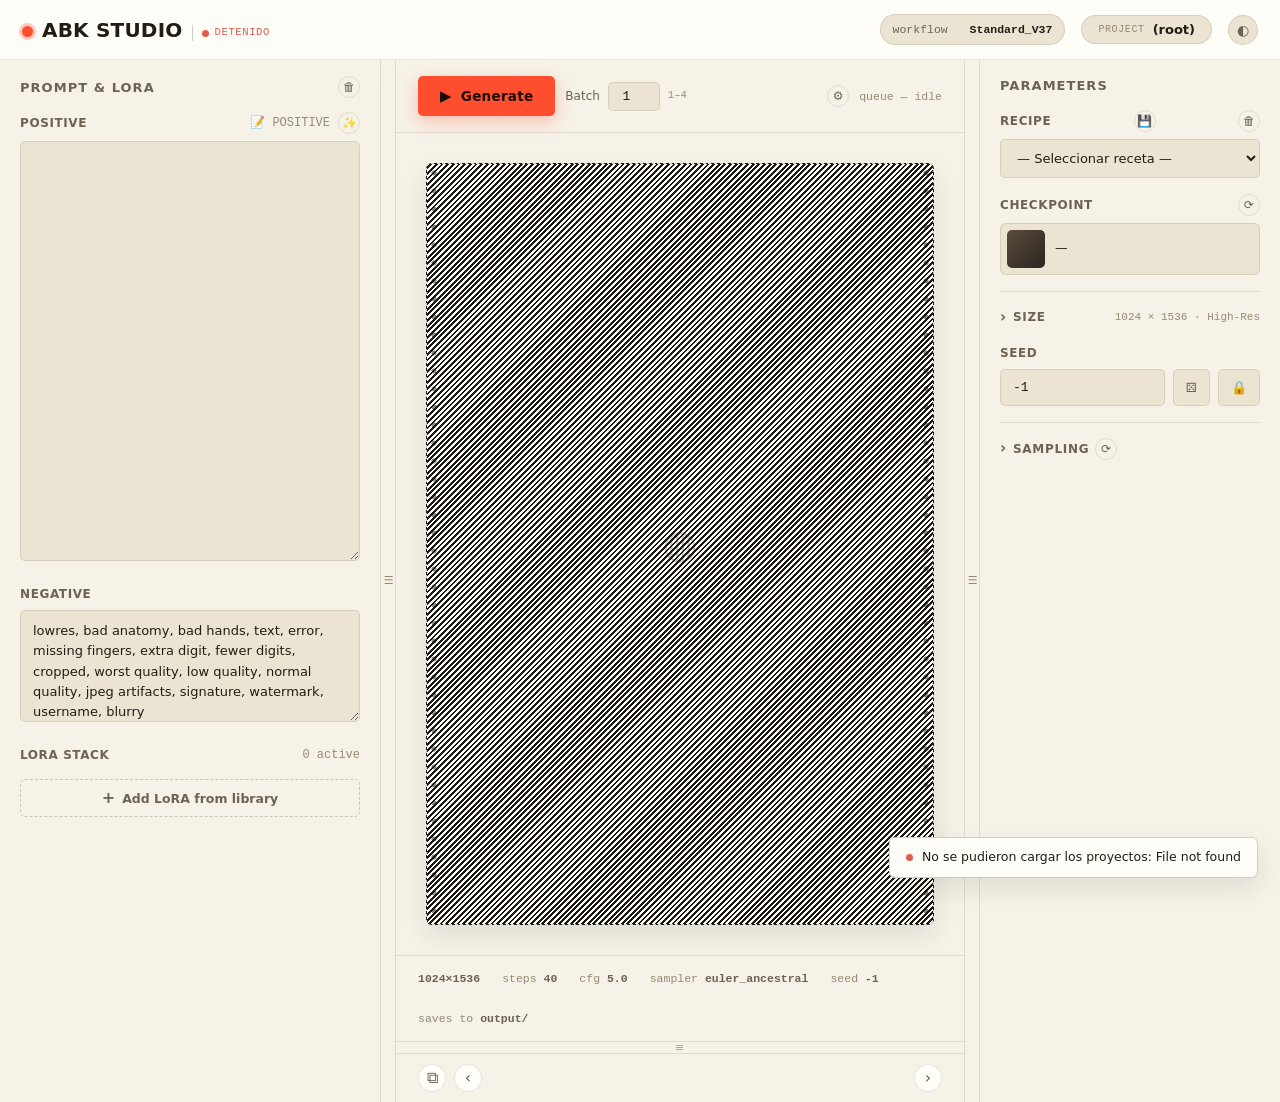
==== commit a0f4a433: "Add ComfyUI start/stop control, base-model-aware prompt enhancer, and image compare mode - New comfy" ====
--- a/static/index.html
+++ b/static/index.html
@@ -4,7 +4,7 @@
 <meta charset="utf-8">
 <meta name="viewport" content="width=device-width, initial-scale=1">
 <title>ABK Studio</title>
-<link rel="stylesheet" href="/static/css/style.css?v=27">
+<link rel="stylesheet" href="/static/css/style.css?v=29">
 </head>
 <body>
 
@@ -95,6 +95,7 @@
     <div class="filmstrip-handle" id="filmstripHandle" title="Colapsar/expandir filmstrip"><span class="handle-grip">☰</span></div>
 
     <div class="filmstrip" id="filmstrip">
+      <button class="filmstrip-nav compare-mode-btn" id="compareModeBtn" title="Comparar imágenes (elige 2)">⧉</button>
       <button class="filmstrip-nav prev" id="filmstripPrev" title="Anterior">‹</button>
       <div class="filmstrip-track" id="filmstripTrack"></div>
       <button class="filmstrip-nav next" id="filmstripNext" title="Siguiente">›</button>
@@ -213,6 +214,21 @@
     <button class="lightbox-nav next" id="lightboxNext">›</button>
     <div class="lightbox-meta" id="lightboxMeta"></div>
     <button class="lightbox-restore" id="lightboxRestore" title="Usar estos parámetros">↺ usar parámetros</button>
+  </div>
+</div>
+
+<!-- Compare modal (side by side, max 2) -->
+<div class="modal-backdrop lightbox-backdrop" id="compareModalBackdrop">
+  <div class="compare-modal">
+    <button class="modal-close" id="closeCompareModal">×</button>
+    <div class="compare-pane">
+      <img id="compareImgA" src="" alt="">
+      <div class="compare-meta" id="compareMetaA"></div>
+    </div>
+    <div class="compare-pane">
+      <img id="compareImgB" src="" alt="">
+      <div class="compare-meta" id="compareMetaB"></div>
+    </div>
   </div>
 </div>
 
@@ -290,7 +306,10 @@
       <label class="settings-row"><span>Enable VPred Model?</span><span class="settings-switch"><input type="checkbox" data-toggle="vpred_model"><span class="knob"></span></span></label>
       <label class="settings-row"><span>Enable Epsilon Scaling</span><span class="settings-switch"><input type="checkbox" data-toggle="epsilon_scaling"><span class="knob"></span></span></label>
       <label class="settings-row"><span>Enable CFGZeroStar</span><span class="settings-switch"><input type="checkbox" data-toggle="cfg_zero_star"><span class="knob"></span></span></label>
-      <label class="settings-row"><span>Enable Seperate VAE</span><span class="settings-switch"><input type="checkbox" data-toggle="seperate_vae"><span class="knob"></span></span></label>
+      <div class="settings-group">
+        <label class="settings-row"><span>Enable Seperate VAE</span><span class="settings-switch"><input type="checkbox" data-toggle="seperate_vae"><span class="knob"></span></span></label>
+        <select class="settings-model-select" data-model="seperate_vae_model" data-source="vaes"></select>
+      </div>
       <label class="settings-row"><span>Enable Contrast</span><span class="settings-switch"><input type="checkbox" data-toggle="contrast"><span class="knob"></span></span></label>
       <label class="settings-row"><span>Enable Image Morphology</span><span class="settings-switch"><input type="checkbox" data-toggle="image_morphology"><span class="knob"></span></span></label>
       <label class="settings-row"><span>Enable Image Quantize</span><span class="settings-switch"><input type="checkbox" data-toggle="image_quantize"><span class="knob"></span></span></label>
@@ -300,25 +319,25 @@
       <label class="settings-row"><span>Enable Detailer</span><span class="settings-switch"><input type="checkbox" data-toggle="detailer"><span class="knob"></span></span></label>
       <div class="settings-group">
         <label class="settings-row"><span>Enable Hand ADetailer</span><span class="settings-switch"><input type="checkbox" data-toggle="hand_adetailer"><span class="knob"></span></span></label>
-        <select class="settings-model-select" data-model="hand_adetailer_model"></select>
+        <select class="settings-model-select" data-model="hand_adetailer_model" data-source="detectors"></select>
       </div>
       <div class="settings-group">
         <label class="settings-row"><span>Enable NSFW ADetailer</span><span class="settings-switch"><input type="checkbox" data-toggle="nsfw_adetailer"><span class="knob"></span></span></label>
-        <select class="settings-model-select" data-model="nsfw_adetailer_model"></select>
+        <select class="settings-model-select" data-model="nsfw_adetailer_model" data-source="detectors"></select>
       </div>
       <div class="settings-group">
         <label class="settings-row"><span>Enable Face ADetailer</span><span class="settings-switch"><input type="checkbox" data-toggle="face_adetailer"><span class="knob"></span></span></label>
-        <select class="settings-model-select" data-model="face_adetailer_model"></select>
+        <select class="settings-model-select" data-model="face_adetailer_model" data-source="detectors"></select>
       </div>
       <div class="settings-group">
         <label class="settings-row"><span>Enable Eyes ADetailer</span><span class="settings-switch"><input type="checkbox" data-toggle="eyes_adetailer"><span class="knob"></span></span></label>
-        <select class="settings-model-select" data-model="eyes_adetailer_model"></select>
-      </div>
-      </div>
-    </div>
-  </div>
-</div>
-
-<script src="/static/js/app.js?v=24"></script>
+        <select class="settings-model-select" data-model="eyes_adetailer_model" data-source="detectors"></select>
+      </div>
+      </div>
+    </div>
+  </div>
+</div>
+
+<script src="/static/js/app.js?v=28"></script>
 </body>
 </html>
--- a/static/css/style.css
+++ b/static/css/style.css
@@ -134,7 +134,9 @@
   color:var(--text-faint);
   padding-left:9px;
   border-left:1px solid var(--line-strong);
-}
+  cursor:pointer;
+}
+.status-tag:hover{ color:var(--accent); }
 .status-dot{
   width:7px; height:7px; border-radius:50%;
   background:var(--text-faint);
@@ -395,6 +397,7 @@
 .generate-btn:active{ transform:translateY(0); }
 .generate-btn:disabled{ opacity:0.55; cursor:not-allowed; transform:none; }
 .generate-btn .bolt{ font-size:15px; }
+.generate-btn.cancel-mode{ background:var(--danger); color:#fff; box-shadow:0 6px 18px color-mix(in srgb, var(--danger) 45%, transparent); }
 .queue-info{ font-family:var(--font-mono); font-size:11.5px; color:var(--text-faint); }
 .stage-toolbar .spacer{ flex:1; }
 .batch-count{ display:flex; align-items:center; gap:8px; font-size:12px; color:var(--text-dim); }
@@ -532,6 +535,8 @@
 .filmstrip-handle:hover{ color:var(--accent); }
 .filmstrip-handle .handle-grip{ font-size:10px; letter-spacing:1px; transform:scaleY(0.7); display:inline-block; }
 
+.compare-mode-btn.active{ color:var(--accent); border-color:var(--accent); background:var(--accent-glow); }
+
 .filmstrip{
   display:flex; align-items:center; gap:8px;
   padding:10px 22px; border-top:1px solid var(--line);
@@ -587,6 +592,23 @@
 .filmstrip-item:hover .delete-btn{ opacity:1; }
 .filmstrip-item .delete-btn:hover{ color:var(--danger); }
 
+.filmstrip-track.compare-mode .filmstrip-item .delete-btn{ display:none; }
+.filmstrip-item .compare-check{
+  display:none;
+  position:absolute; top:2px; right:3px;
+  width:14px; height:14px; border-radius:50%;
+  border:2px solid rgba(255,255,255,0.8);
+  background:rgba(10,8,6,0.4);
+}
+.filmstrip-track.compare-mode .filmstrip-item .compare-check{ display:block; }
+.filmstrip-item.selected{ border-color:var(--accent); box-shadow:0 0 0 2px var(--accent) inset; }
+.filmstrip-item.selected .compare-check{ background:var(--accent); border-color:var(--accent); }
+.filmstrip-item.selected .compare-check::after{
+  content:'✓'; position:absolute; inset:0;
+  display:flex; align-items:center; justify-content:center;
+  font-size:9px; font-weight:900; color:#1a1206;
+}
+
 .history-item{
   position:relative;
   border-radius:4px;
@@ -737,6 +759,23 @@
 }
 .lightbox-restore:hover{ color:var(--accent); border-color:var(--accent); }
 
+.compare-modal{
+  position:relative; display:flex; gap:16px;
+  max-width:92vw; max-height:92vh;
+}
+.compare-pane{ display:flex; flex-direction:column; align-items:center; gap:8px; }
+.compare-pane img{
+  max-width:44vw; max-height:82vh; object-fit:contain; border-radius:6px;
+  box-shadow:0 24px 60px rgba(0,0,0,0.6);
+}
+.compare-meta{
+  font-family:var(--font-mono); font-size:11px; color:var(--text-faint);
+}
+.compare-modal .modal-close{
+  position:absolute; top:-14px; right:-14px;
+  background:var(--panel); border:1px solid var(--line-strong);
+}
+
 .modal-backdrop{
   position:fixed; inset:0; background:rgba(10,8,5,0.6);
   backdrop-filter: blur(2px);
@@ -902,6 +941,9 @@
 
 @media (max-width: 980px){
   .layout{ grid-template-columns:1fr; }
+  #leftPane, #leftHandle, .pane.stage, #rightHandle, #rightPane{ grid-column:1; }
+  #leftHandle, #rightHandle{ display:none; }
+  .pane.collapsed{ display:block; }
 }
 
 @media (max-width: 640px){
@@ -954,4 +996,8 @@
   .lightbox-nav{ width:34px; height:34px; font-size:16px; }
   .lightbox-meta{ bottom:6px; color:var(--paper-050); text-shadow:0 1px 3px rgba(0,0,0,0.7); }
   .lightbox-restore{ top:auto; bottom:6px; left:6px; }
-}
+
+  .compare-modal{ flex-direction:column; max-width:100vw; max-height:100vh; overflow-y:auto; }
+  .compare-pane img{ max-width:92vw; max-height:40vh; }
+  .compare-modal .modal-close{ top:8px; right:8px; background:rgba(10,8,5,0.55); }
+}
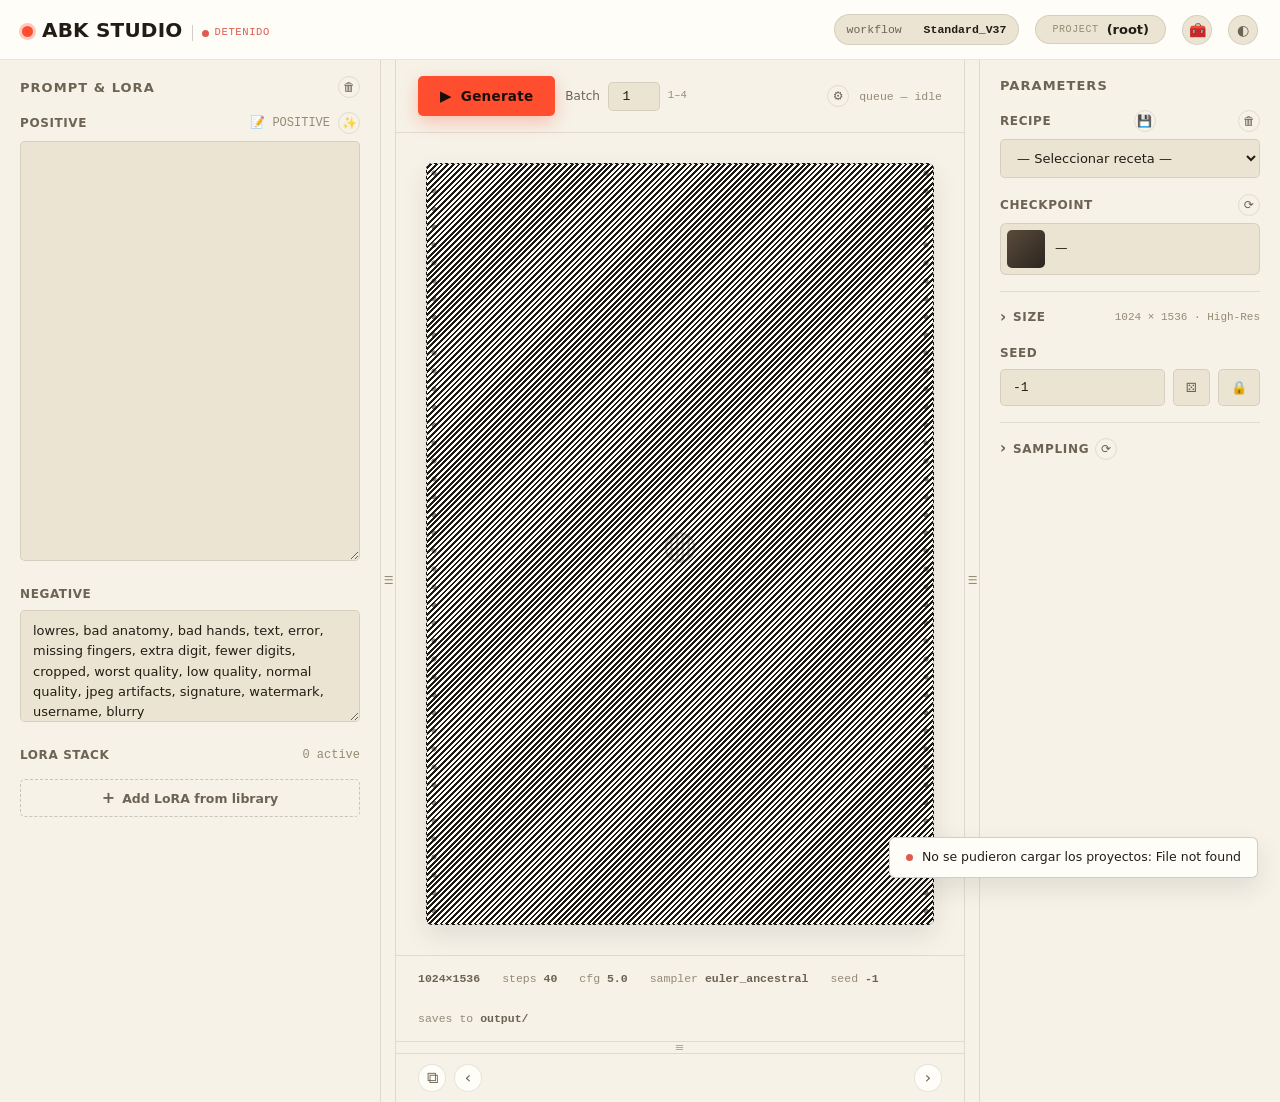
==== commit 15f5fd00: "Add Character Rig Prep toolbox: layered character asset generation Base-image generation, human-part" ====
--- a/static/index.html
+++ b/static/index.html
@@ -4,7 +4,7 @@
 <meta charset="utf-8">
 <meta name="viewport" content="width=device-width, initial-scale=1">
 <title>ABK Studio</title>
-<link rel="stylesheet" href="/static/css/style.css?v=29">
+<link rel="stylesheet" href="/static/css/style.css?v=32">
 </head>
 <body>
 
@@ -22,6 +22,13 @@
     <span class="tag">Project</span>
     <span class="project-current" id="projectCurrentName">(root)</span>
   </button>
+
+  <div class="tools-menu-wrap" id="toolsMenuWrap">
+    <button class="tools-toggle" id="toolsToggle" title="Toolbox">🧰</button>
+    <div class="tools-menu" id="toolsMenu">
+      <a class="tools-menu-item" href="/toolbox/character-rig">Character Rig Prep</a>
+    </div>
+  </div>
 
   <div class="theme-menu-wrap" id="themeMenuWrap">
     <button class="theme-toggle" id="themeToggle" title="Theme">◐</button>
@@ -258,7 +265,23 @@
     <div class="history-bulk-bar" id="historyBulkBar">
       <span id="historyBulkCount">0 seleccionadas</span>
       <button id="historyBulkCancel">Cancelar</button>
+      <button id="historyBulkMove">➜ Mover</button>
       <button id="historyBulkDelete">🗑 Eliminar</button>
+    </div>
+  </div>
+</div>
+
+<!-- Move to project modal -->
+<div class="modal-backdrop" id="moveModalBackdrop">
+  <div class="modal move-modal">
+    <div class="modal-head">
+      <h3>Mover a proyecto</h3>
+      <button class="modal-close" id="closeMoveModal">×</button>
+    </div>
+    <div class="move-modal-body">
+      <label for="moveTargetProject">Proyecto destino</label>
+      <select id="moveTargetProject"></select>
+      <button id="moveConfirmBtn">Mover</button>
     </div>
   </div>
 </div>
@@ -338,6 +361,6 @@
   </div>
 </div>
 
-<script src="/static/js/app.js?v=28"></script>
+<script src="/static/js/app.js?v=31"></script>
 </body>
 </html>
--- a/static/css/style.css
+++ b/static/css/style.css
@@ -187,6 +187,28 @@
   font-family:var(--font-display); font-weight:700; font-size:13px;
   color:var(--text); max-width:160px; overflow:hidden; text-overflow:ellipsis; white-space:nowrap;
 }
+.tools-menu-wrap{ position:relative; }
+.tools-toggle{
+  background:var(--field); border:1px solid var(--line); color:var(--text-dim);
+  width:30px; height:30px; border-radius:50%; cursor:pointer; font-size:14px;
+  display:flex; align-items:center; justify-content:center;
+}
+.tools-toggle:hover{ color:var(--text); border-color:var(--line-strong); }
+.tools-menu{
+  position:absolute; top:calc(100% + 8px); right:0; z-index:200;
+  display:none; flex-direction:column; gap:1px;
+  background:var(--panel-raised); border:1px solid var(--line-strong); border-radius:var(--radius-m);
+  box-shadow:var(--shadow); padding:5px; min-width:170px;
+}
+.tools-menu.open{ display:flex; }
+.tools-menu-item{
+  background:transparent; border:none; border-radius:var(--radius-s);
+  color:var(--text-dim); font-family:var(--font-body); font-size:12.5px;
+  padding:8px 10px; cursor:pointer; text-align:left; width:100%;
+  text-decoration:none; display:block; box-sizing:border-box;
+}
+.tools-menu-item:hover{ background:var(--field); color:var(--text); }
+
 .theme-menu-wrap{ position:relative; }
 .theme-toggle{
   background:var(--field); border:1px solid var(--line); color:var(--text-dim);
@@ -727,6 +749,18 @@
 #historyBulkCancel:hover{ border-color:var(--text); color:var(--text); }
 #historyBulkDelete{ background:var(--danger); border:1px solid var(--danger); color:#fff; }
 #historyBulkDelete:hover{ filter:brightness(1.1); }
+#historyBulkMove{ background:var(--accent); border:1px solid var(--accent); color:#1a1206; }
+#historyBulkMove:hover{ filter:brightness(1.1); }
+
+.move-modal{ width:min(360px, 100%); }
+.move-modal-body{ padding:20px 22px; display:flex; flex-direction:column; gap:12px; }
+.move-modal-body label{ font-size:12px; color:var(--text-dim); }
+.move-modal-body select{ width:100%; }
+#moveConfirmBtn{
+  background:var(--accent); border:1px solid var(--accent); color:#1a1206;
+  padding:10px 14px; border-radius:var(--radius-m); font-size:12px; font-weight:700; cursor:pointer;
+}
+#moveConfirmBtn:hover{ filter:brightness(1.1); }
 
 .frame img{ cursor:zoom-in; }
 
@@ -850,10 +884,32 @@
   padding:5px 8px; border-radius:4px; cursor:pointer;
   white-space:nowrap; overflow:hidden; text-overflow:ellipsis;
   color:var(--text-faint);
+  display:flex; align-items:center; gap:6px;
 }
 .tree-item:hover{ background:var(--field); color:var(--text); }
 .tree-item.active{ background:var(--accent); color:#1a1206; font-weight:700; }
+.tree-item .tree-label{ overflow:hidden; text-overflow:ellipsis; }
+.tree-item.nsfw .tree-label{ opacity:0.75; }
 .tree-children{ margin-left:11px; padding-left:7px; border-left:1px solid var(--line); }
+
+.nsfw-check{
+  flex-shrink:0; display:flex; align-items:center; cursor:pointer;
+}
+.nsfw-check input{ cursor:pointer; accent-color:var(--danger); }
+
+.nsfw-gate{
+  grid-column:1 / -1; display:flex; flex-direction:column; align-items:center; justify-content:center;
+  gap:14px; padding:60px 20px; width:100%;
+}
+.nsfw-gate-icon{ font-size:32px; opacity:0.6; }
+.nsfw-unlock-btn{
+  background:var(--field); border:1px solid var(--line-strong); color:var(--text);
+  padding:10px 18px; border-radius:var(--radius-m); font-size:13px; font-weight:700; cursor:pointer;
+}
+.nsfw-unlock-btn:hover{ color:var(--accent); border-color:var(--accent); }
+#filmstripTrack .nsfw-gate{ padding:14px 20px; flex-direction:row; gap:10px; }
+#filmstripTrack .nsfw-gate-icon{ font-size:18px; opacity:0.6; }
+#filmstripTrack .nsfw-unlock-btn{ padding:6px 12px; font-size:12px; }
 
 .modal-active-project{
   display:flex; align-items:center; gap:6px;
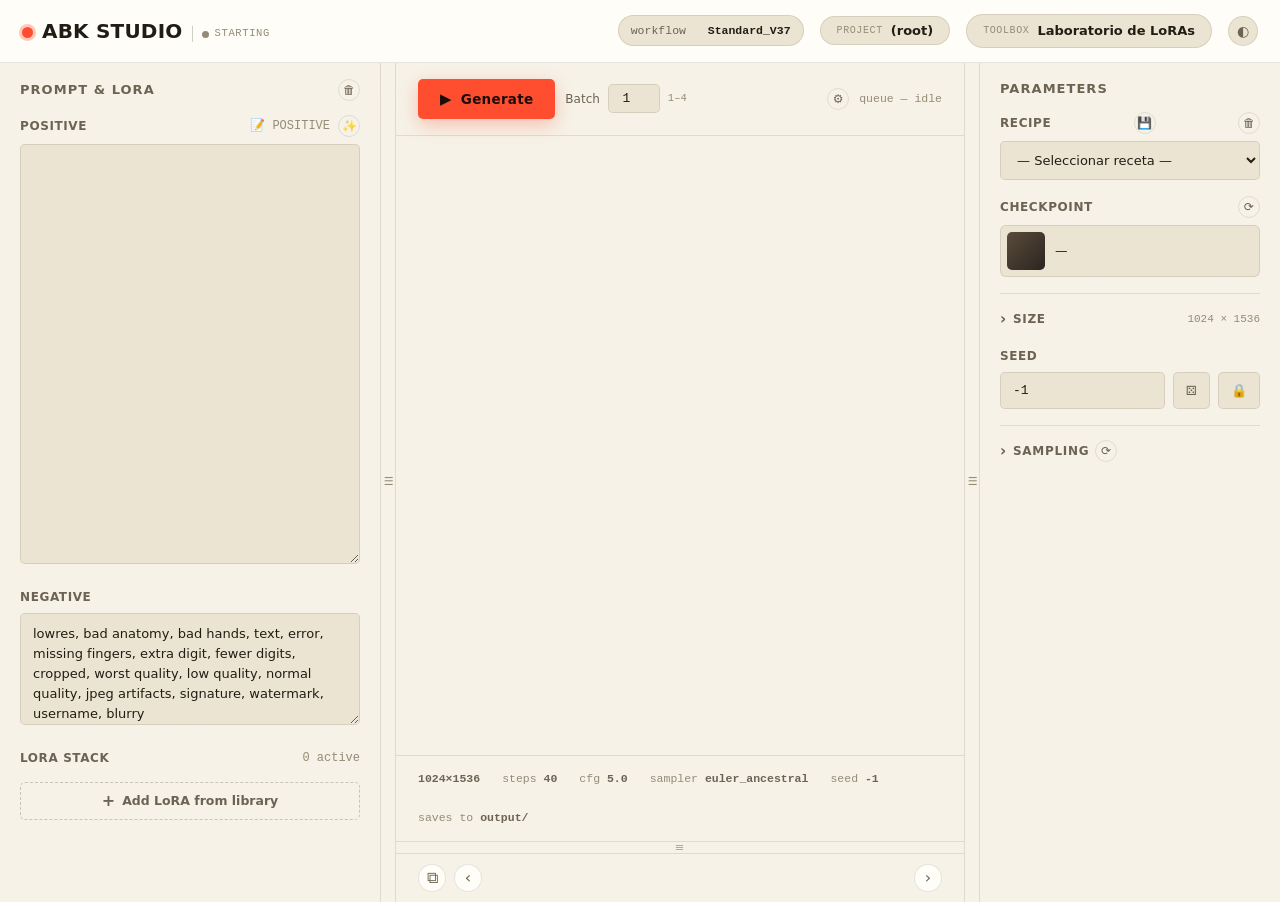
==== commit 8dd173ba: "Add LoRA training lab toolbox, wired to a local Kohya_ss install Wizard-style flow (dataset upload, " ====
--- a/static/index.html
+++ b/static/index.html
@@ -4,7 +4,7 @@
 <meta charset="utf-8">
 <meta name="viewport" content="width=device-width, initial-scale=1">
 <title>ABK Studio</title>
-<link rel="stylesheet" href="/static/css/style.css?v=32">
+<link rel="stylesheet" href="/static/css/style.css?v=29">
 </head>
 <body>
 
@@ -23,12 +23,10 @@
     <span class="project-current" id="projectCurrentName">(root)</span>
   </button>
 
-  <div class="tools-menu-wrap" id="toolsMenuWrap">
-    <button class="tools-toggle" id="toolsToggle" title="Toolbox">🧰</button>
-    <div class="tools-menu" id="toolsMenu">
-      <a class="tools-menu-item" href="/toolbox/character-rig">Character Rig Prep</a>
-    </div>
-  </div>
+  <a class="project-select" href="/toolbox/lora-lab" style="text-decoration:none;" title="Entrenar LoRAs con Kohya_ss">
+    <span class="tag">Toolbox</span>
+    <span class="project-current">Laboratorio de LoRAs</span>
+  </a>
 
   <div class="theme-menu-wrap" id="themeMenuWrap">
     <button class="theme-toggle" id="themeToggle" title="Theme">◐</button>
@@ -265,23 +263,7 @@
     <div class="history-bulk-bar" id="historyBulkBar">
       <span id="historyBulkCount">0 seleccionadas</span>
       <button id="historyBulkCancel">Cancelar</button>
-      <button id="historyBulkMove">➜ Mover</button>
       <button id="historyBulkDelete">🗑 Eliminar</button>
-    </div>
-  </div>
-</div>
-
-<!-- Move to project modal -->
-<div class="modal-backdrop" id="moveModalBackdrop">
-  <div class="modal move-modal">
-    <div class="modal-head">
-      <h3>Mover a proyecto</h3>
-      <button class="modal-close" id="closeMoveModal">×</button>
-    </div>
-    <div class="move-modal-body">
-      <label for="moveTargetProject">Proyecto destino</label>
-      <select id="moveTargetProject"></select>
-      <button id="moveConfirmBtn">Mover</button>
     </div>
   </div>
 </div>
@@ -361,6 +343,6 @@
   </div>
 </div>
 
-<script src="/static/js/app.js?v=31"></script>
+<script src="/static/js/app.js?v=28"></script>
 </body>
 </html>
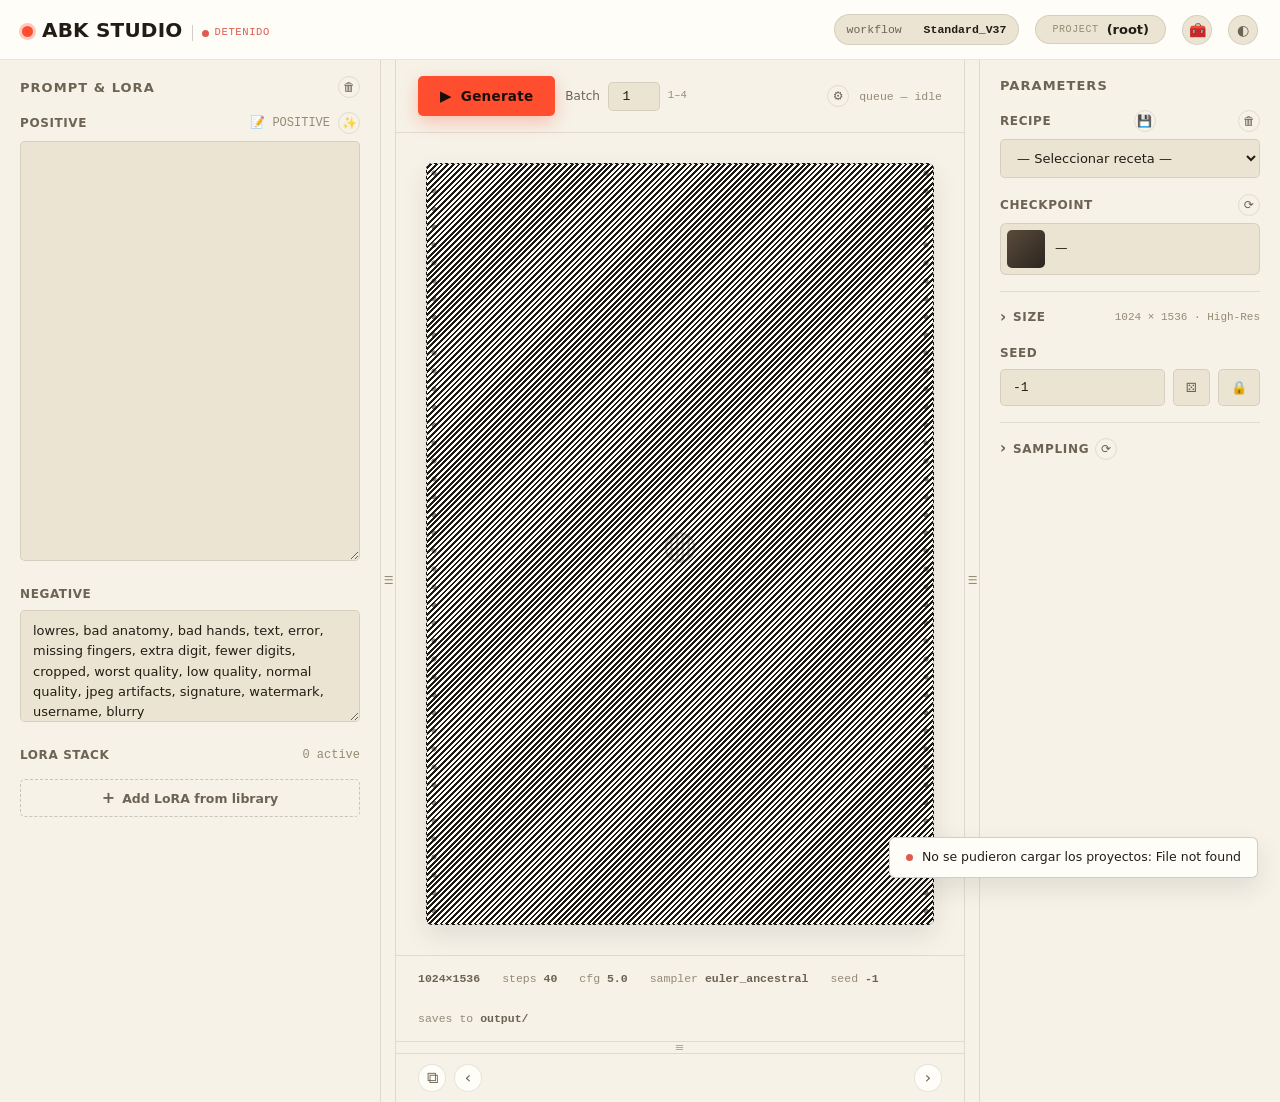
==== commit f6368632: "Merge branch 'feature/character-rig-prep' into feature/lora-lab # Conflicts: #	app/config.py #	app/m" ====
--- a/static/index.html
+++ b/static/index.html
@@ -4,7 +4,7 @@
 <meta charset="utf-8">
 <meta name="viewport" content="width=device-width, initial-scale=1">
 <title>ABK Studio</title>
-<link rel="stylesheet" href="/static/css/style.css?v=29">
+<link rel="stylesheet" href="/static/css/style.css?v=32">
 </head>
 <body>
 
@@ -23,10 +23,13 @@
     <span class="project-current" id="projectCurrentName">(root)</span>
   </button>
 
-  <a class="project-select" href="/toolbox/lora-lab" style="text-decoration:none;" title="Entrenar LoRAs con Kohya_ss">
-    <span class="tag">Toolbox</span>
-    <span class="project-current">Laboratorio de LoRAs</span>
-  </a>
+  <div class="tools-menu-wrap" id="toolsMenuWrap">
+    <button class="tools-toggle" id="toolsToggle" title="Toolbox">🧰</button>
+    <div class="tools-menu" id="toolsMenu">
+      <a class="tools-menu-item" href="/toolbox/character-rig">Character Rig Prep</a>
+      <a class="tools-menu-item" href="/toolbox/lora-lab">Laboratorio de LoRAs</a>
+    </div>
+  </div>
 
   <div class="theme-menu-wrap" id="themeMenuWrap">
     <button class="theme-toggle" id="themeToggle" title="Theme">◐</button>
@@ -263,7 +266,23 @@
     <div class="history-bulk-bar" id="historyBulkBar">
       <span id="historyBulkCount">0 seleccionadas</span>
       <button id="historyBulkCancel">Cancelar</button>
+      <button id="historyBulkMove">➜ Mover</button>
       <button id="historyBulkDelete">🗑 Eliminar</button>
+    </div>
+  </div>
+</div>
+
+<!-- Move to project modal -->
+<div class="modal-backdrop" id="moveModalBackdrop">
+  <div class="modal move-modal">
+    <div class="modal-head">
+      <h3>Mover a proyecto</h3>
+      <button class="modal-close" id="closeMoveModal">×</button>
+    </div>
+    <div class="move-modal-body">
+      <label for="moveTargetProject">Proyecto destino</label>
+      <select id="moveTargetProject"></select>
+      <button id="moveConfirmBtn">Mover</button>
     </div>
   </div>
 </div>
@@ -343,6 +362,6 @@
   </div>
 </div>
 
-<script src="/static/js/app.js?v=28"></script>
+<script src="/static/js/app.js?v=31"></script>
 </body>
 </html>
